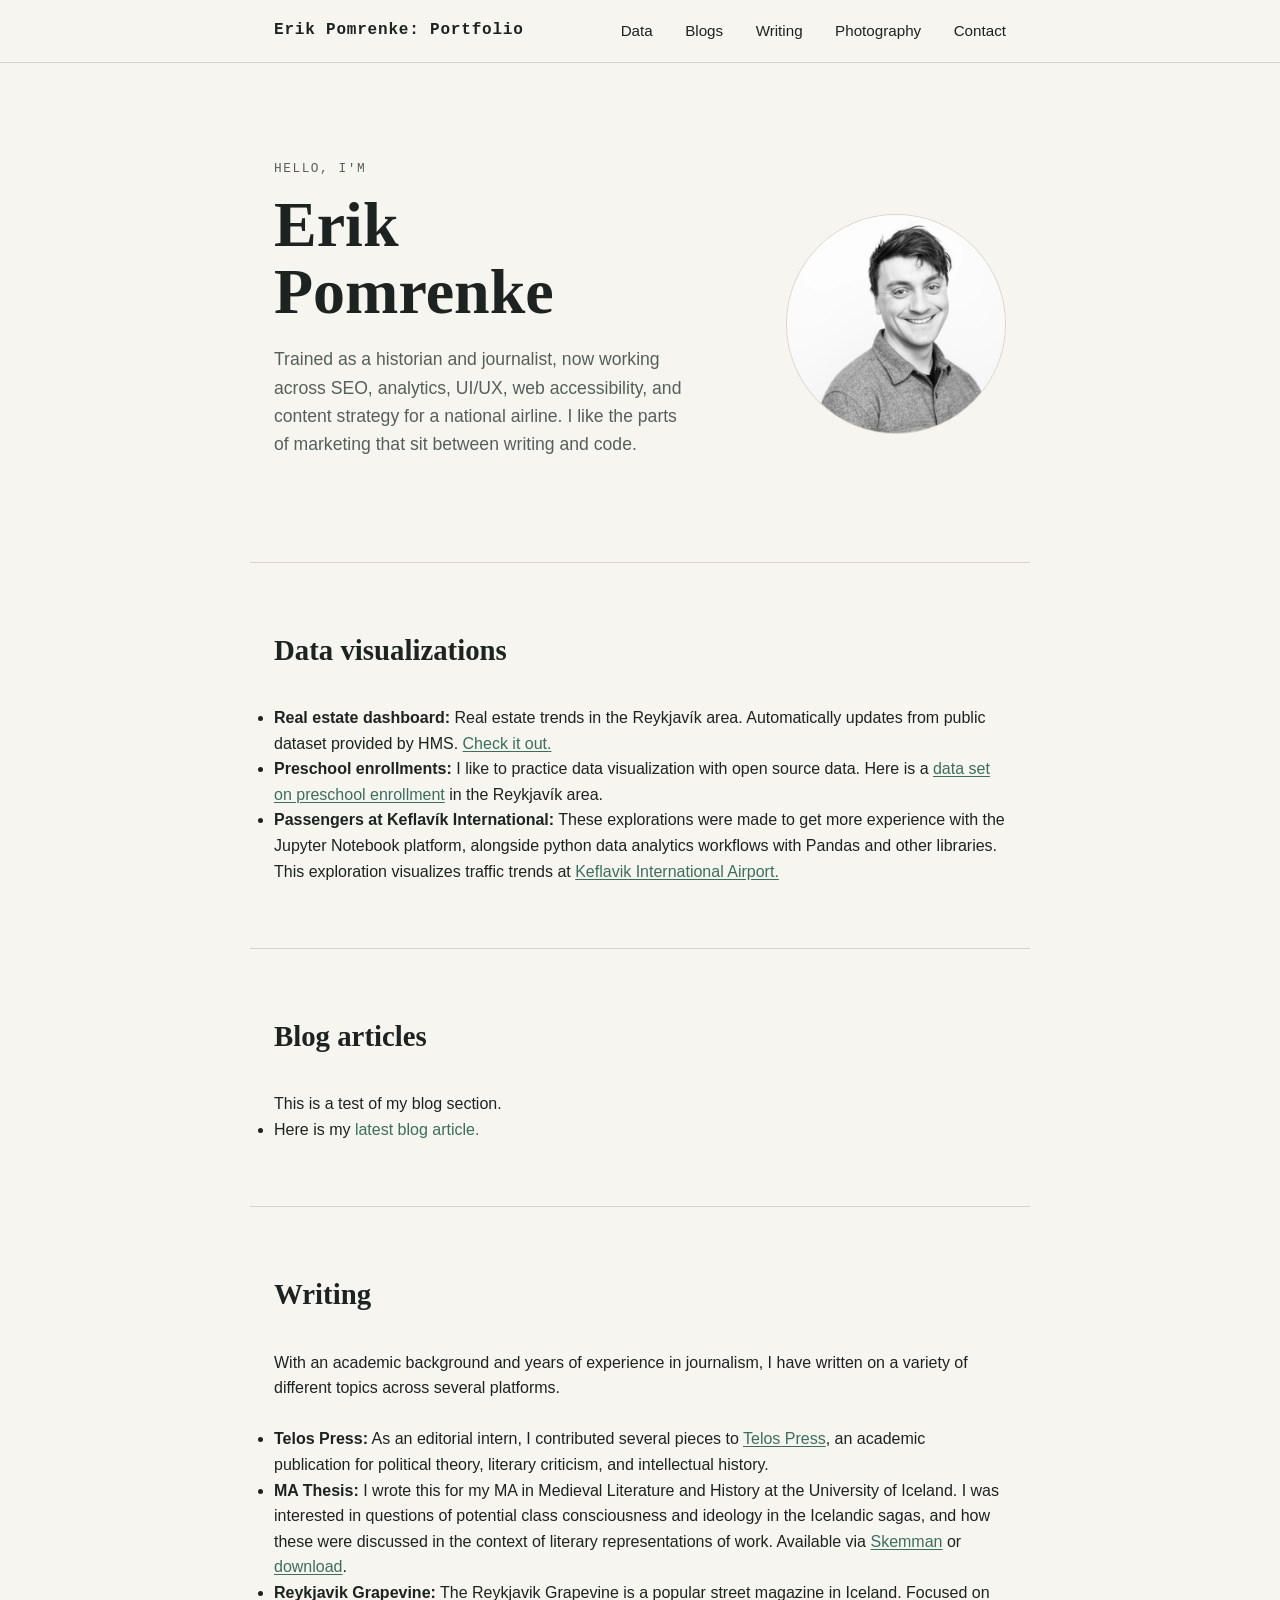
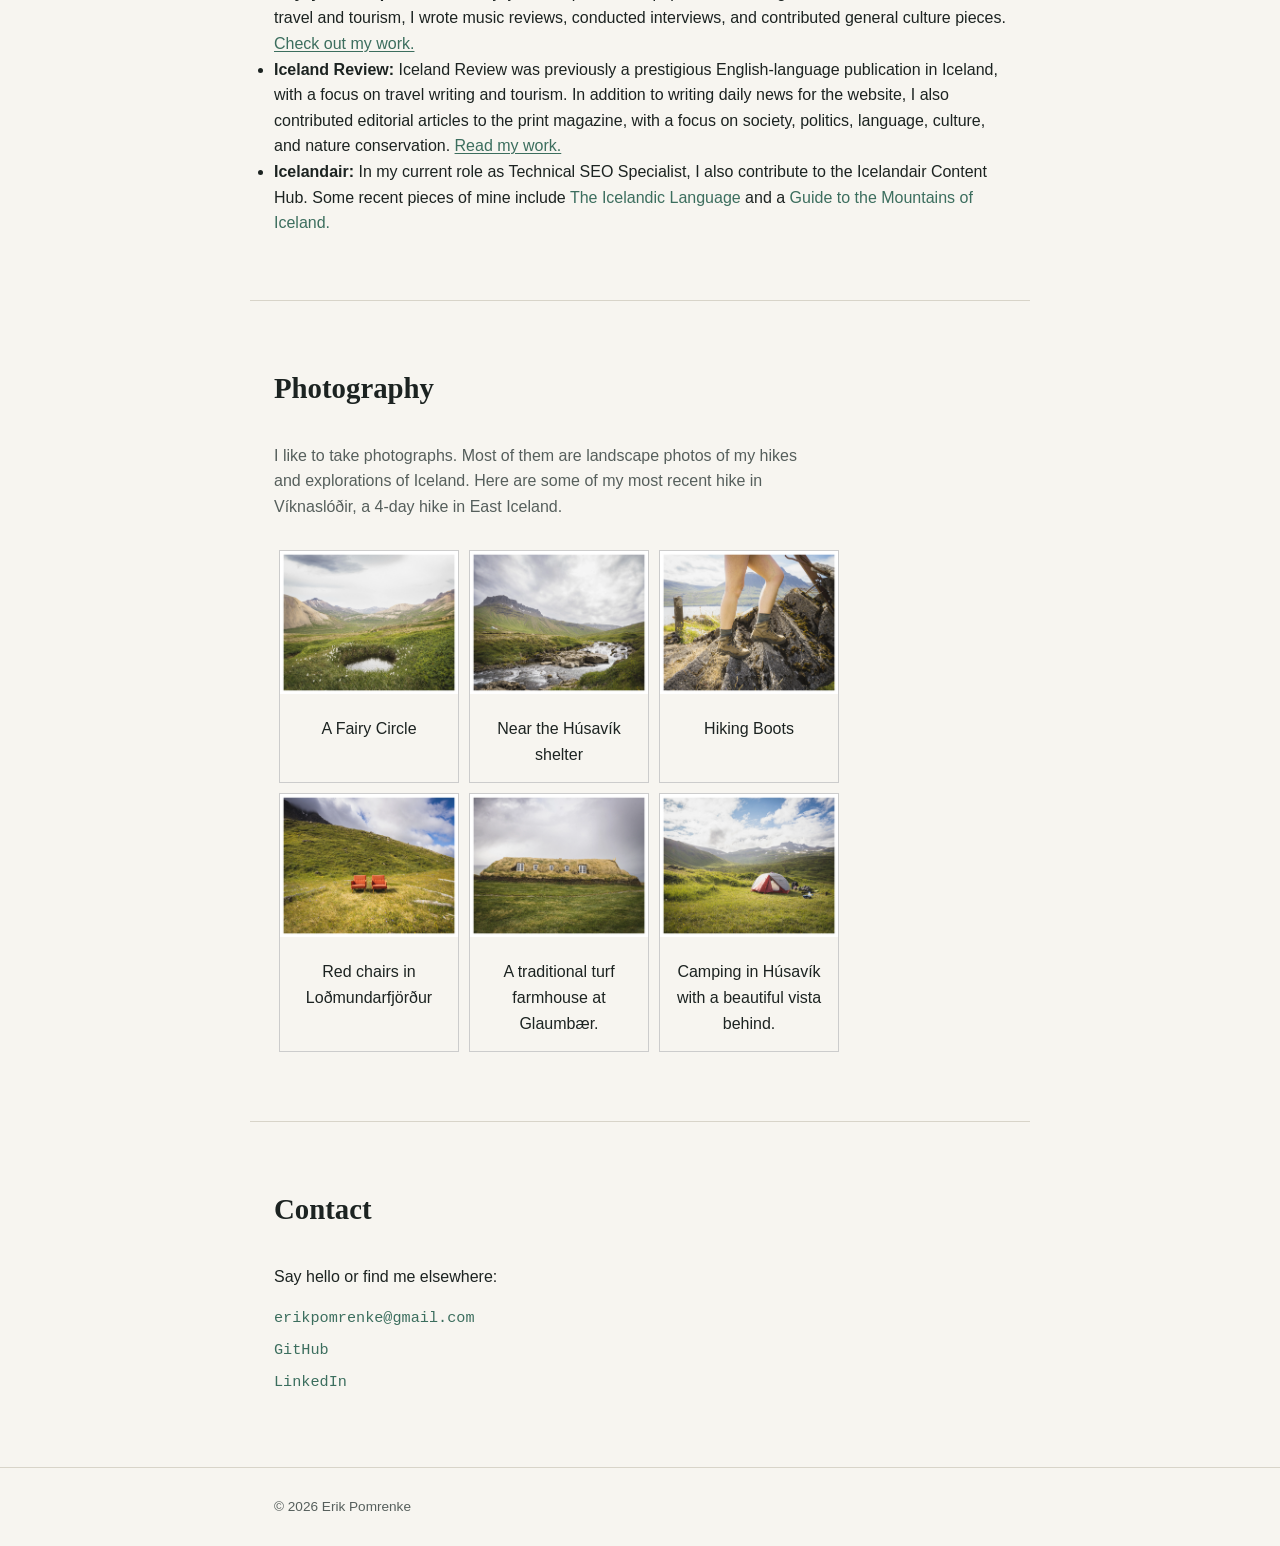
==== index.html @ b7814069 "add blog section" ====
<!DOCTYPE html>
<html lang="en">
<head>
  <meta charset="UTF-8">
  <meta name="viewport" content="width=device-width, initial-scale=1.0">
  <title>Erik Pomrenke | Digital Marketer in Reykjavík, Iceland</title>
  <meta name="description" content="Erik Pomrenke is a digital marketer based in Reykjavik, Iceland. Special interests include technical SEO, web accessibility, data analytics, and content strategy.">
  <link rel="stylesheet" href="style.css">
  <link rel="canonical" href="https://erikpomrenke.github.io/" />
</head>
<body>

  <header class="site-header">
    <div class="wrap header-inner">
      <span class="logo">Erik Pomrenke: Portfolio</span>
      <nav>
        <a href="#data-viz">Data</a>
        <a href="#blogs">Blogs</a>
        <a href="#writing">Writing</a>
        <a href="#img-gallery">Photography</a>
        <a href="#contact">Contact</a>
      </nav>
    </div>
  </header>

  <main>
    <!-- HERO -->
    <section class="hero wrap">
      <div class="hero-text">
        <p class="eyebrow">Hello, I'm</p>
        <h1>Erik Pomrenke</h1>
        <p class="hero-sub">Trained as a historian and journalist, now working across SEO, analytics, UI/UX, web accessibility, and content strategy for a national airline. I like the parts of marketing that sit between writing and code.</p>
      </div>
      <img class="hero-photo" src="assets/headshot.webp" alt="black and white headshot">
    </section>

    <!-- Data Visualizations -->
    <section id="data-viz" class="section wrap">
      <h2>Data visualizations</h2>
        <ul>
          <li>
            <p><strong>Real estate dashboard:</strong> Real estate trends in the Reykjavík area. Automatically updates from public dataset provided by HMS. <a href="https://datastudio.google.com/s/hCVWZlMqpyI">Check it out.</a></p>
          </li>
          <li>
            <p><strong>Preschool enrollments:</strong> I like to practice data visualization with open source data. Here is a <a href="data/leikskoli-exploration.html">data set on preschool enrollment</a> in the Reykjavík area.</p>
          </li>
          <li>
            <p><strong>Passengers at Keflavík International:</strong> These explorations were made to get more experience with the Jupyter Notebook platform, alongside python data analytics workflows with Pandas and other libraries. This exploration visualizes traffic trends at <a href="data/keflavik-travel.html">Keflavik International Airport.</a></p>
          </li>
        </ul>
    </section>

        <!-- Blogs -->
    <section id="blogs" class="section wrap">
      <h2>Blog articles</h2>
      <p>This is a test of my blog section.</p>
        <ul>
         <li>Here is my <a href="blogs/article-template.html">latest blog article.</a></li>
        </ul>
    </section>

    <!-- Writing -->
    <section id="writing" class="section wrap">
      <h2>Writing</h2>
      <p>With an academic background and years of experience in journalism, I have written on a variety of different topics across several platforms.</p>
      <br>
      <ul>
        <li>
          <p><strong>Telos Press:</strong> As an editorial intern, I contributed several pieces to <a href="https://www.telospress.com/author/epomrenke/">Telos Press</a>, an academic publication for political theory, literary criticism, and intellectual history.</p>
        </li>
        <li>
          <p><strong>MA Thesis: </strong> I wrote this for my MA in Medieval Literature and History at the University of Iceland. I was interested in questions of potential class consciousness and ideology in the Icelandic sagas, and how these were discussed in the context of literary representations of work. Available via <a href="https://skemman.is/handle/1946/40850">Skemman</a> or <a href="assets/Pomrenke-HI-MA-Thesis.pdf">download</a>.</p>
        </li>
        <li>
          <p><strong>Reykjavik Grapevine:</strong> The Reykjavik Grapevine is a popular street magazine in Iceland. Focused on travel and tourism, I wrote music reviews, conducted interviews, and contributed general culture pieces. <a href="https://grapevine.is/author/erik/">Check out my work.</a></p>
        </li>
        <li>
          <p><strong>Iceland Review:</strong> Iceland Review was previously a prestigious English-language publication in Iceland, with a focus on travel writing and tourism. In addition to writing daily news for the website, I also contributed editorial articles to the print magazine, with a focus on society, politics, language, culture, and nature conservation. <a href="https://www.icelandreview.com/author/erik-pomrenke/">Read my work.</a></p>
        </li>
        <li><strong>Icelandair: </strong> In my current role as Technical SEO Specialist, I also contribute to the Icelandair Content Hub. Some recent pieces of mine include <a href="https://www.icelandair.com/arora/icelandic-language/">The Icelandic Language</a> and a <a href="https://www.icelandair.com/arora/iconic-mountains-of-iceland/">Guide to the Mountains of Iceland.</a></li>
      </ul>
    </section>

    <!-- Image gallery -->
    <section id="img-gallery" class="section wrap img-gallery">
      <h2>Photography</h2>
      <p>I like to take photographs. Most of them are landscape photos of my hikes and explorations of Iceland. Here are some of my most recent hike in Víknaslóðir, a 4-day hike in East Iceland.</p>
      <br>
      <div class="gallery">
        <div class="gallery-item">
          <a target="_blank" href="assets/viknaslodir1.webp">
            <img src="assets/viknaslodir1.webp" alt="a mountain pond surrounded by flowers" width="600" height="400">
          </a>
          <div class="desc">A Fairy Circle</div>
        </div>

        <div class="gallery-item">
          <a target="_blank" href="assets/viknaslodir7.webp">
            <img src="assets/viknaslodir7.webp" alt="a waterfall in foreground and mountain in background" width="600" height="400">
          </a>
          <div class="desc">Near the Húsavík shelter</div>
        </div>

        <div class="gallery-item">
          <a target="_blank" href="assets/viknaslodir16.webp">
            <img src="assets/viknaslodir16.webp" alt="hiking boots" width="600" height="400">
          </a>
          <div class="desc">Hiking Boots</div>
        </div>

        <div class="gallery-item">
          <a target="_blank" href="assets/viknaslodir21.webp">
            <img src="assets/viknaslodir21.webp" alt="red chairs in the middle of nowhere" width="600" height="400">
          </a>
          <div class="desc">Red chairs in Loðmundarfjörður</div>
        </div>

        <div class="gallery-item">
          <a target="_blank" href="assets/glaumbaer14.webp">
            <img src="assets/glaumbaer14.webp" alt="a traditional turf farmhouse" width="600" height="400">
          </a>
          <div class="desc">A traditional turf farmhouse at Glaumbær.</div>
        </div>

        <div class="gallery-item">
          <a target="_blank" href="assets/viknaslodir8.webp">
            <img src="assets/viknaslodir8.webp" alt="setting up camp in Húsavík" width="600" height="400">
          </a>
          <div class="desc">Camping in Húsavík with a beautiful vista behind.</div>
        </div>

      </div>
    </section>

    <!-- CONTACT -->
    <section id="contact" class="section wrap contact">
      <h2>Contact</h2>
      <p>Say hello or find me elsewhere:</p>
      <ul class="contact-list">
        <li><a href="mailto:erikpomrenke@gmail.com">erikpomrenke@gmail.com</a></li>
        <li><a href="https://github.com/erikpomrenke" target="_blank" rel="noopener">GitHub</a></li>
        <li><a href="https://www.linkedin.com/in/erik-pomrenke-534a3921b/" target="_blank" rel="noopener">LinkedIn</a></li>
      </ul>
    </section>
  </main>

  <footer class="site-footer">
    <div class="wrap">
      <p>&copy; <span id="year"></span> Erik Pomrenke</p>
    </div>
  </footer>

  <script>
    document.getElementById('year').textContent = new Date().getFullYear();
  </script>
  <script type='module' src='https://static.cloudflareinsights.com/beacon.min.js' data-cf-beacon='{"token": "6a647a6edb6d4382aaba1c46e43adcdc"}'></script>
</body>
</html>
---- style.css ----
/* ---------------------------------------
   Design tokens — change these first
--------------------------------------- */
:root {
  --bg: #f7f5f0;
  --ink: #1c2321;
  --ink-soft: #565f5c;
  --accent: #3c6e5e;
  --accent-soft: #dce7e2;
  --line: #d8d4c9;

  --font-display: Georgia, 'Times New Roman', serif;
  --font-body: -apple-system, BlinkMacSystemFont, 'Segoe UI', sans-serif;
  --font-mono: 'Courier New', monospace;

  --wrap: 780px;
}

/* ---------------------------------------
   Reset
--------------------------------------- */
* { box-sizing: border-box; margin: 0; padding: 0; }

html { scroll-behavior: smooth; }

body {
  background: var(--bg);
  color: var(--ink);
  font-family: var(--font-body);
  line-height: 1.6;
  -webkit-font-smoothing: antialiased;
}

a {
  color: var(--accent);
  text-decoration: none;
}
a:hover { text-decoration: underline; }

a:focus-visible,
button:focus-visible {
  outline: 2px solid var(--accent);
  outline-offset: 3px;
}

.wrap {
  max-width: var(--wrap);
  margin: 0 auto;
  padding: 0 24px;
}

/* ---------------------------------------
   Header
--------------------------------------- */
.site-header {
  border-bottom: 1px solid var(--line);
  position: sticky;
  top: 0;
  background: var(--bg);
  z-index: 10;
}

.header-inner {
  display: flex;
  align-items: center;
  justify-content: space-between;
  padding-top: 18px;
  padding-bottom: 18px;
}

.logo {
  font-family: var(--font-mono);
  font-weight: 700;
  letter-spacing: 0.05em;
}

nav a {
  color: var(--ink);
  margin-left: 28px;
  font-size: 0.95rem;
}
nav a:hover { color: var(--accent); }

/* ---------------------------------------
   Hero
--------------------------------------- */
.hero {
  padding: 96px 24px 72px;
  display: flex;
  align-items: center;
  justify-content: space-between;
  gap: 48px;
}

.hero-text {
  max-width: 46ch;
}

.hero-photo {
  width: 220px;
  height: 220px;
  object-fit: cover;
  border-radius: 50%;
  border: 1px solid var(--line);
  flex-shrink: 0;
}

@media (max-width: 700px) {
  .hero {
    flex-direction: column-reverse;
    text-align: center;
    gap: 32px;
  }
  .hero-text {
    max-width: 100%;
  }
}

.eyebrow {
  font-family: var(--font-mono);
  font-size: 0.8rem;
  letter-spacing: 0.12em;
  text-transform: uppercase;
  color: var(--ink-soft);
  margin-bottom: 12px;
}

.hero h1 {
  font-family: var(--font-display);
  font-size: clamp(2.5rem, 6vw, 4rem);
  line-height: 1.05;
  margin-bottom: 20px;
}

.hero-sub {
  max-width: 46ch;
  color: var(--ink-soft);
  font-size: 1.1rem;
  margin-bottom: 32px;
}

.btn {
  display: inline-block;
  background: var(--accent);
  color: #fff;
  padding: 12px 24px;
  border-radius: 4px;
  font-size: 0.95rem;
  font-weight: 600;
}
.btn:hover {
  text-decoration: none;
  opacity: 0.9;
}

/* ---------------------------------------
   Sections
--------------------------------------- */
.section {
  padding: 64px 24px;
  border-top: 1px solid var(--line);
}

.section h2 {
  font-family: var(--font-display);
  font-size: 1.8rem;
  margin-bottom: 32px;
}

/* Work grid */
.grid {
  display: grid;
  grid-template-columns: repeat(auto-fit, minmax(200px, 1fr));
  gap: 28px;
}

.card-thumb {
  width: 100%;
  aspect-ratio: 4 / 3;
  background: var(--accent-soft);
  border-radius: 6px;
  margin-bottom: 14px;
}

.card h3 {
  font-size: 1.05rem;
  margin-bottom: 6px;
}

.card p {
  color: var(--ink-soft);
  font-size: 0.95rem;
}

/* img-gallery */
.img-gallery p {
  max-width: 60ch;
  color: var(--ink-soft);
}

/* Contact */
.contact-list {
  list-style: none;
  margin-top: 16px;
}

.contact-list li {
  margin-bottom: 8px;
  font-family: var(--font-mono);
  font-size: 0.95rem;
}

/* Link accessibility */

p a {
  text-decoration: underline;
  text-underline-offset: 2px;
}

/* ---------------------------------------
   Footer
--------------------------------------- */
.site-footer {
  border-top: 1px solid var(--line);
  padding: 28px 24px;
}

.site-footer p {
  color: var(--ink-soft);
  font-size: 0.85rem;
}

/* ---------------------------------------
   Responsive
--------------------------------------- */
@media (max-width: 480px) {
  nav a { margin-left: 16px; font-size: 0.85rem; }
  .hero { padding: 64px 20px 48px; }
}

/* ---------------------------------------
   Reduced motion
--------------------------------------- */
@media (prefers-reduced-motion: reduce) {
  html { scroll-behavior: auto; }
}

/* Image gallery */

div.gallery {
  display: flex;
  flex-wrap: wrap;
  justify-content: flex-start;
}

div.gallery-item {
  margin: 5px;
  border: 1px solid #ccc;
  width: 180px;
}

div.gallery-item:hover {
  border: 1px solid #777;
}

div.gallery-item img {
  width: 100%;
  height: auto;
}

div.gallery-item div.desc {
  padding: 15px;
  text-align: center;
}

/* ---------------------------------------
   Blog / article template
   Reuses design tokens defined at the top
   of this file (--bg, --ink, --accent,
   --font-display, etc.)
--------------------------------------- */

/* Optional "back to home" link, sits above the hero */
.article-back {
  display: block;
  padding-top: 24px;
  font-family: var(--font-mono);
  font-size: 0.85rem;
  color: var(--ink-soft);
}
.article-back:hover { color: var(--accent); }

/* Hero banner image */
.article-hero {
  width: 100%;
  max-height: 440px;
  overflow: hidden;
  margin-top: 8px;
}

.article-hero img {
  width: 100%;
  height: 100%;
  object-fit: cover;
  display: block;
}

@media (max-width: 700px) {
  .article-hero { max-height: 280px; }
}

/* Meta + headline */
.article-meta {
  padding-top: 40px;
}

.article-date {
  font-family: var(--font-mono);
  font-size: 0.8rem;
  letter-spacing: 0.12em;
  text-transform: uppercase;
  color: var(--ink-soft);
}

.article-tag {
  font-family: var(--font-mono);
  font-size: 0.8rem;
  letter-spacing: 0.05em;
  color: var(--accent);
  margin-left: 12px;
}

.article-header h1 {
  font-family: var(--font-display);
  font-size: clamp(2rem, 5vw, 3.2rem);
  line-height: 1.1;
  margin: 14px 0 20px;
}

.article-dek {
  font-size: 1.15rem;
  color: var(--ink-soft);
  max-width: 60ch;
  margin-bottom: 40px;
}

/* Article body — narrower measure for readability */
.article-body {
  max-width: 68ch;
  margin: 0 auto;
  padding: 0 24px 80px;
}

.article-body p {
  margin-bottom: 24px;
}

.article-body h2 {
  font-family: var(--font-display);
  font-size: 1.5rem;
  margin: 48px 0 16px;
}

.article-body h3 {
  font-family: var(--font-display);
  font-size: 1.2rem;
  margin: 32px 0 12px;
}

.article-body ul,
.article-body ol {
  margin: 0 0 24px 24px;
}

.article-body li {
  margin-bottom: 8px;
}

.article-body figure {
  margin: 32px 0;
}

.article-body img {
  width: 100%;
  border-radius: 6px;
  display: block;
}

.article-body figcaption {
  font-family: var(--font-mono);
  font-size: 0.8rem;
  color: var(--ink-soft);
  text-align: center;
  margin-top: 10px;
}

.article-body blockquote {
  border-left: 3px solid var(--accent);
  padding-left: 20px;
  margin: 32px 0;
  color: var(--ink-soft);
  font-style: italic;
}

.article-body code {
  font-family: var(--font-mono);
  background: var(--accent-soft);
  padding: 2px 6px;
  border-radius: 4px;
  font-size: 0.9em;
}

.article-body pre {
  background: var(--accent-soft);
  padding: 20px;
  border-radius: 6px;
  overflow-x: auto;
  margin-bottom: 24px;
}
.article-body pre code {
  background: none;
  padding: 0;
}

.article-body hr {
  border: none;
  border-top: 1px solid var(--line);
  margin: 48px 0;
}

.article-endnote {
  margin-top: 56px;
  padding-top: 24px;
  border-top: 1px solid var(--line);
  color: var(--ink-soft);
  font-size: 0.9rem;
}

@media (max-width: 480px) {
  .article-meta { padding-top: 28px; }
  .article-body { padding: 0 20px 56px; }
}
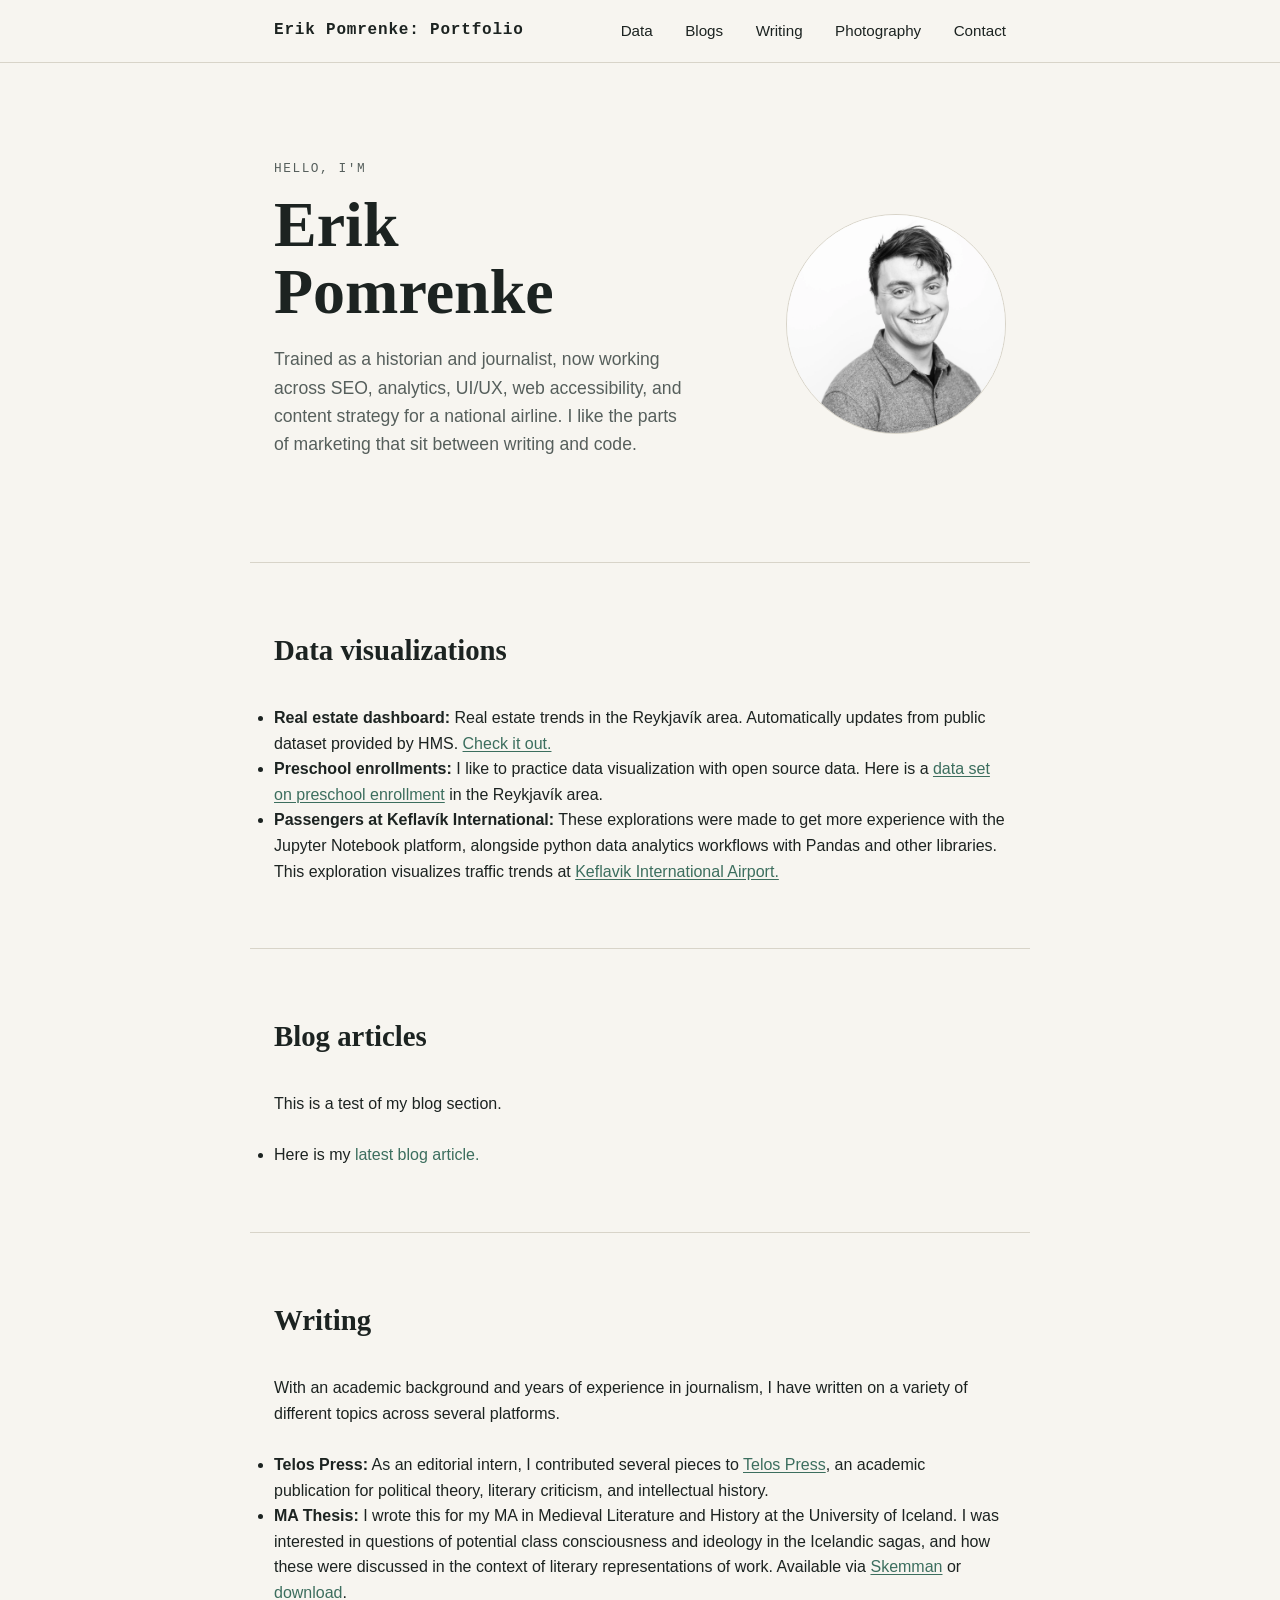
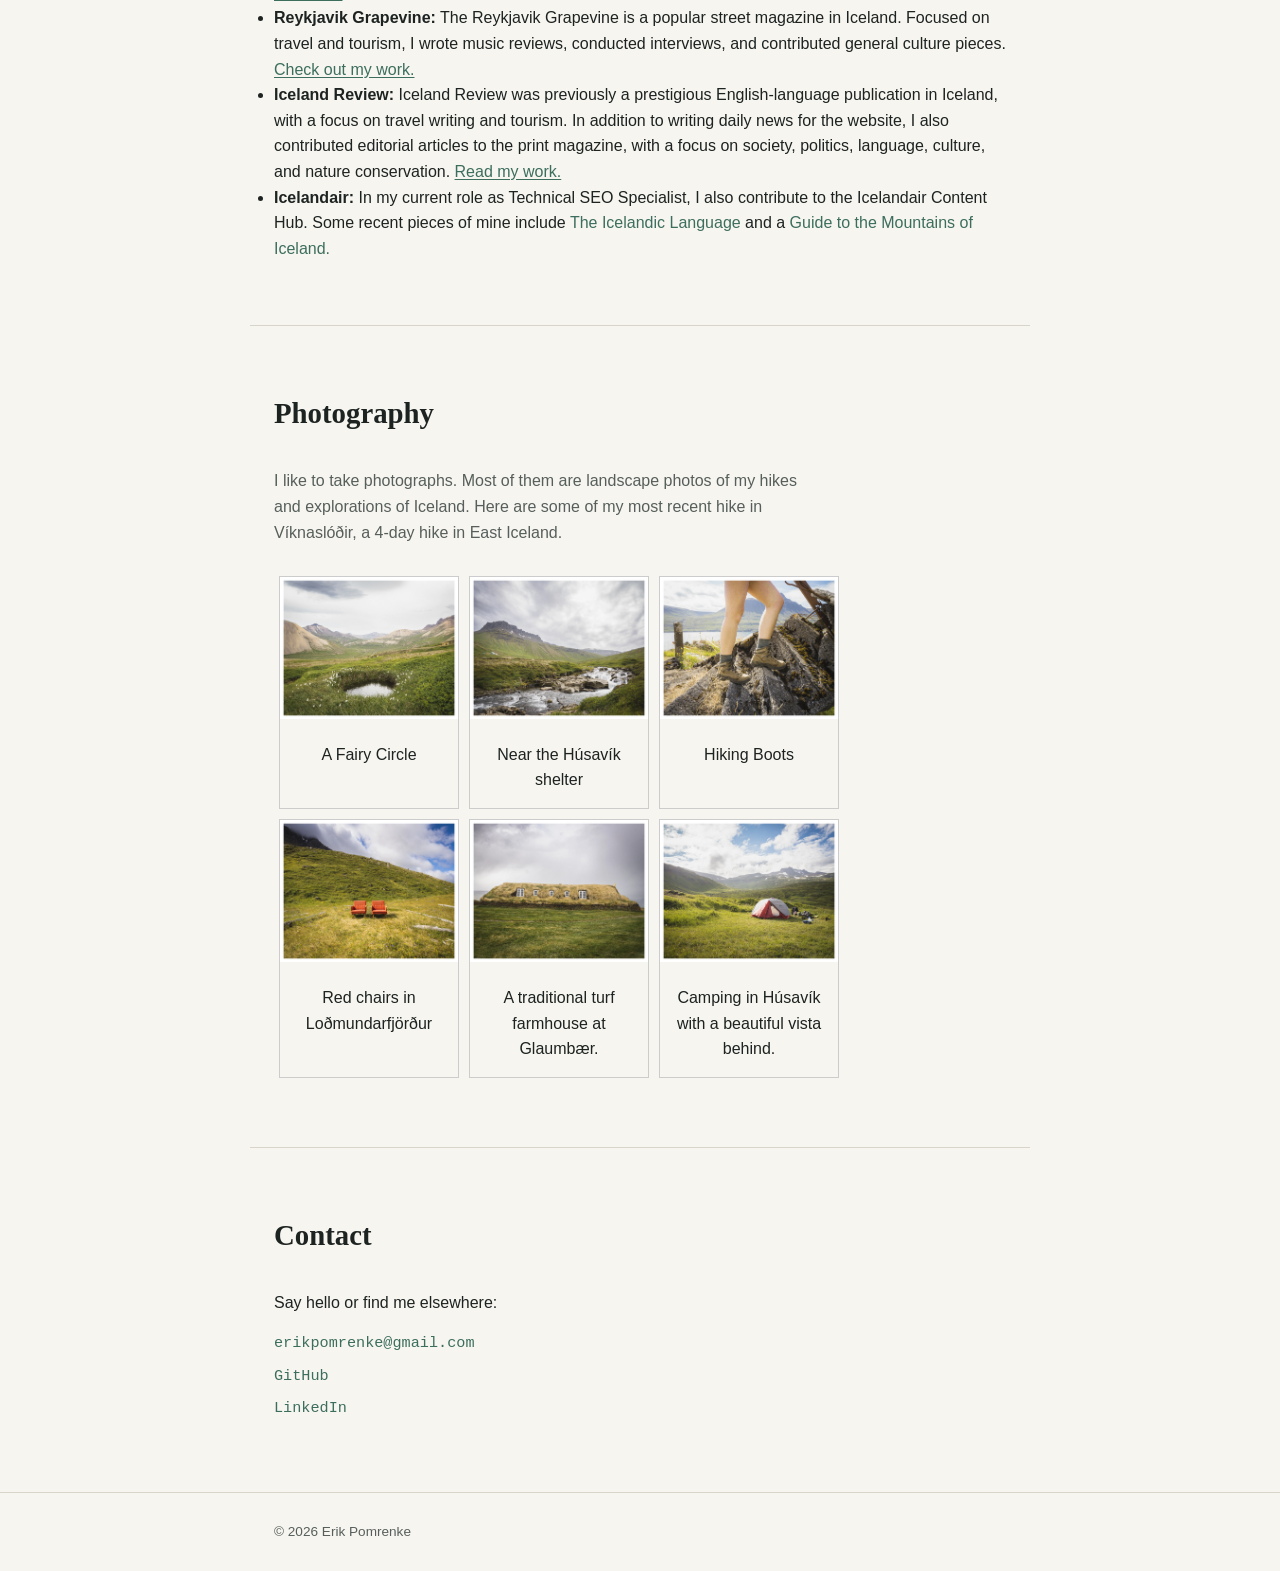
==== commit e049099c: "update css path for blog template" ====
--- a/index.html
+++ b/index.html
@@ -54,6 +54,7 @@
     <section id="blogs" class="section wrap">
       <h2>Blog articles</h2>
       <p>This is a test of my blog section.</p>
+      <br>
         <ul>
          <li>Here is my <a href="blogs/article-template.html">latest blog article.</a></li>
         </ul>
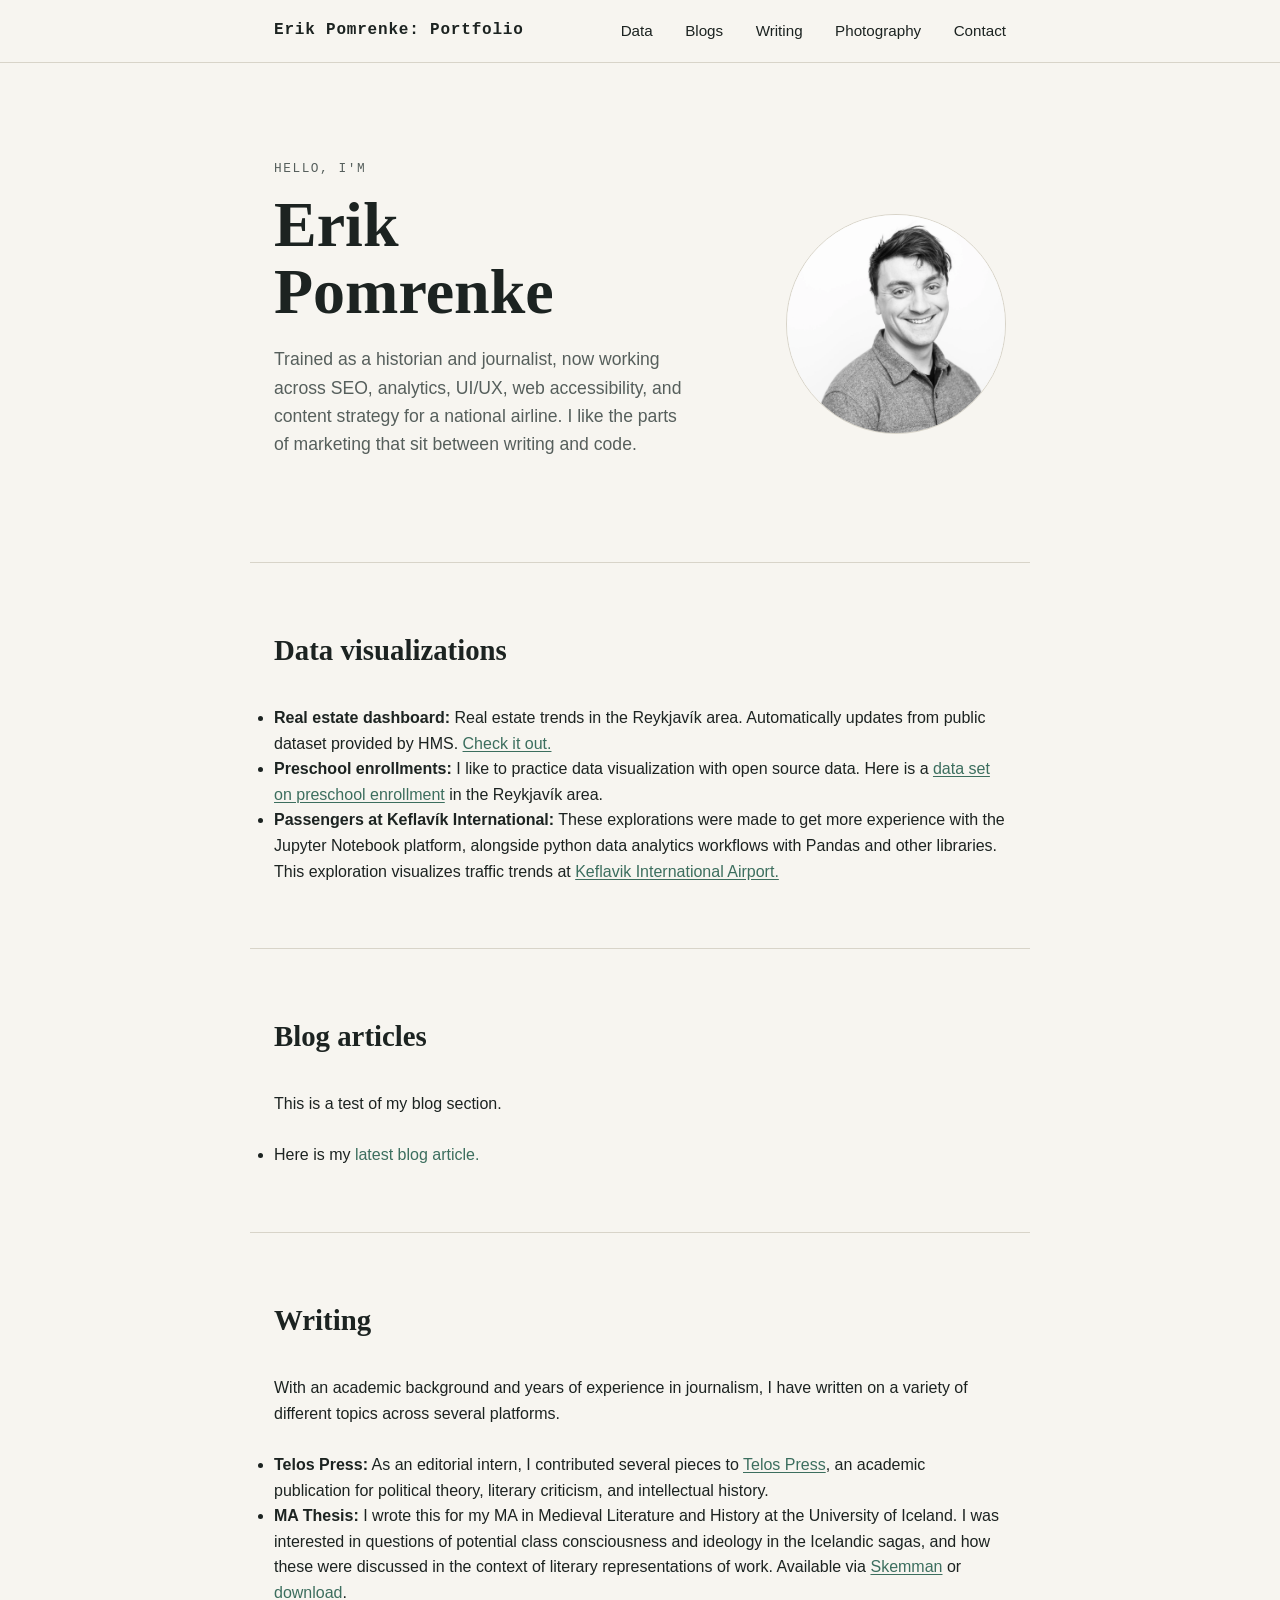
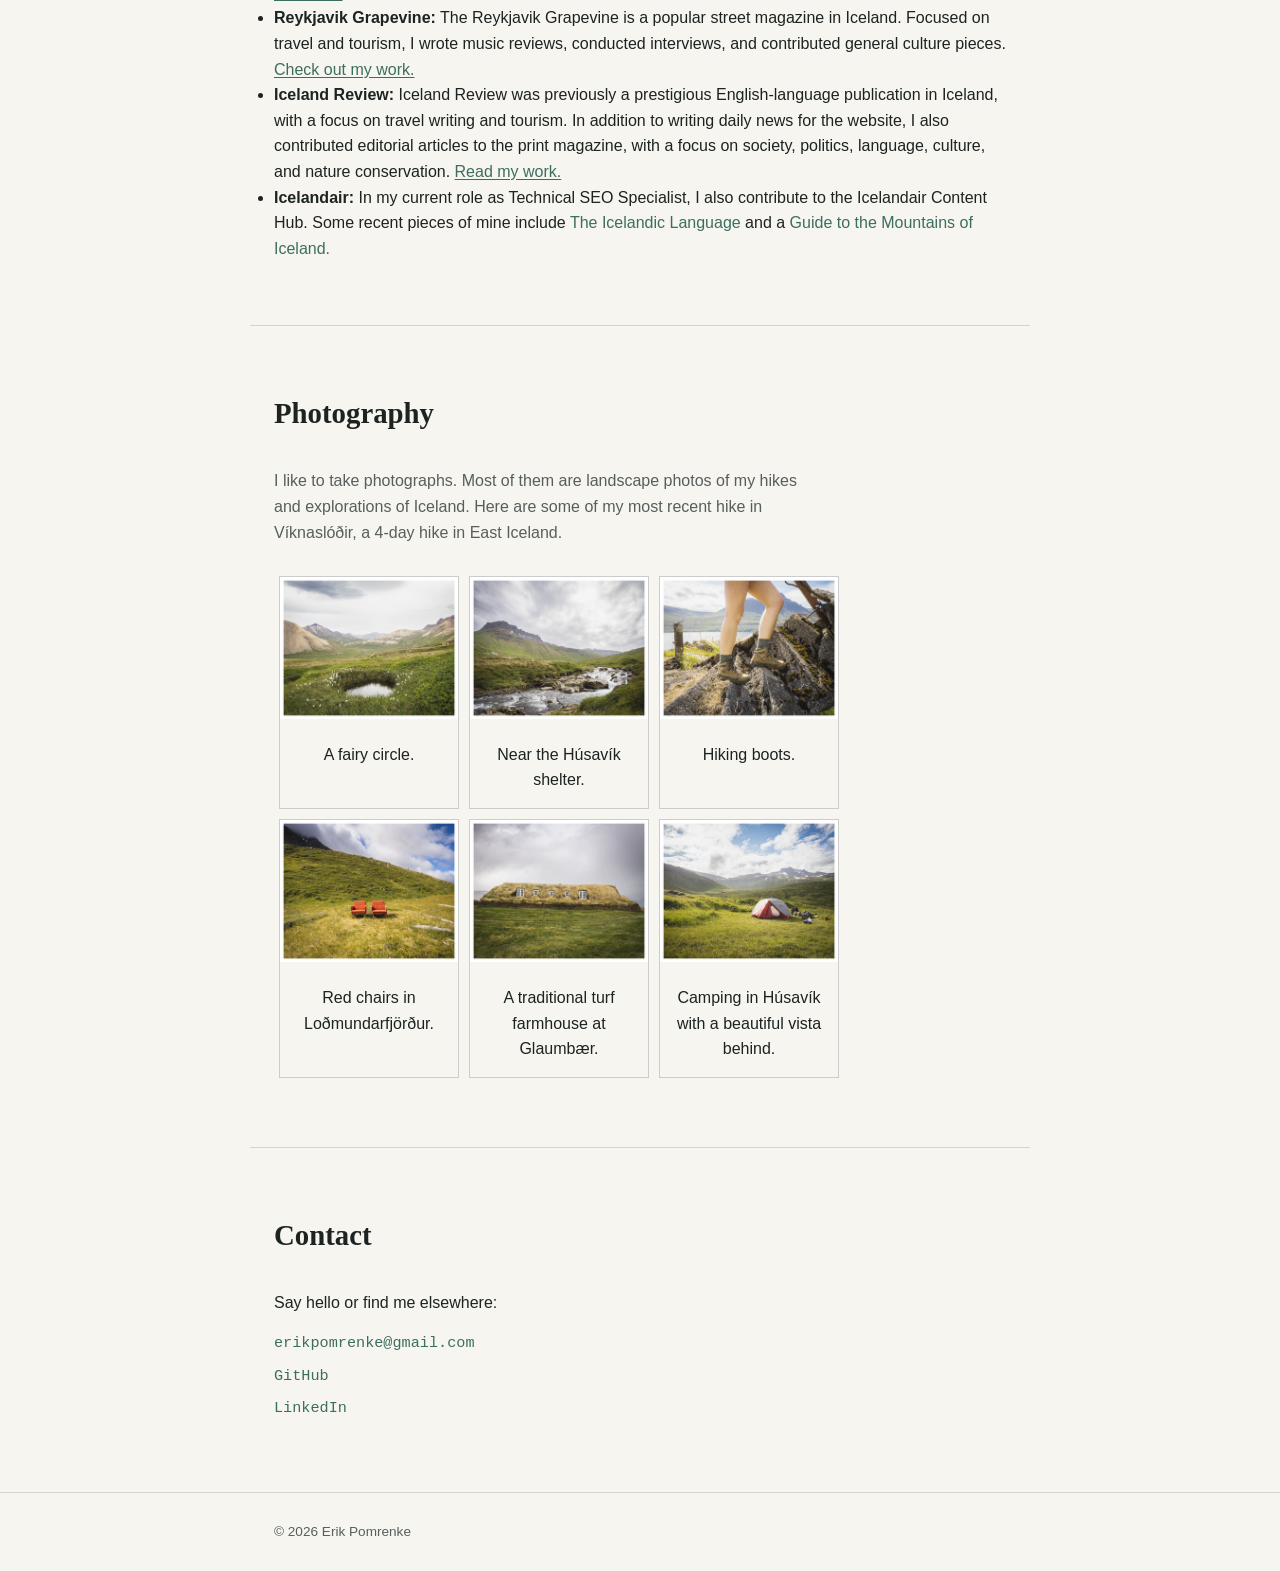
==== commit 98955225: "minor update" ====
--- a/index.html
+++ b/index.html
@@ -92,28 +92,28 @@
           <a target="_blank" href="assets/viknaslodir1.webp">
             <img src="assets/viknaslodir1.webp" alt="a mountain pond surrounded by flowers" width="600" height="400">
           </a>
-          <div class="desc">A Fairy Circle</div>
+          <div class="desc">A fairy circle.</div>
         </div>
 
         <div class="gallery-item">
           <a target="_blank" href="assets/viknaslodir7.webp">
             <img src="assets/viknaslodir7.webp" alt="a waterfall in foreground and mountain in background" width="600" height="400">
           </a>
-          <div class="desc">Near the Húsavík shelter</div>
+          <div class="desc">Near the Húsavík shelter.</div>
         </div>
 
         <div class="gallery-item">
           <a target="_blank" href="assets/viknaslodir16.webp">
             <img src="assets/viknaslodir16.webp" alt="hiking boots" width="600" height="400">
           </a>
-          <div class="desc">Hiking Boots</div>
+          <div class="desc">Hiking boots.</div>
         </div>
 
         <div class="gallery-item">
           <a target="_blank" href="assets/viknaslodir21.webp">
             <img src="assets/viknaslodir21.webp" alt="red chairs in the middle of nowhere" width="600" height="400">
           </a>
-          <div class="desc">Red chairs in Loðmundarfjörður</div>
+          <div class="desc">Red chairs in Loðmundarfjörður.</div>
         </div>
 
         <div class="gallery-item">
--- a/style.css
+++ b/style.css
@@ -429,7 +429,7 @@
 }
 
 .article-endnote {
-  margin-top: 56px;
+  margin-top: 48px;
   padding-top: 24px;
   border-top: 1px solid var(--line);
   color: var(--ink-soft);
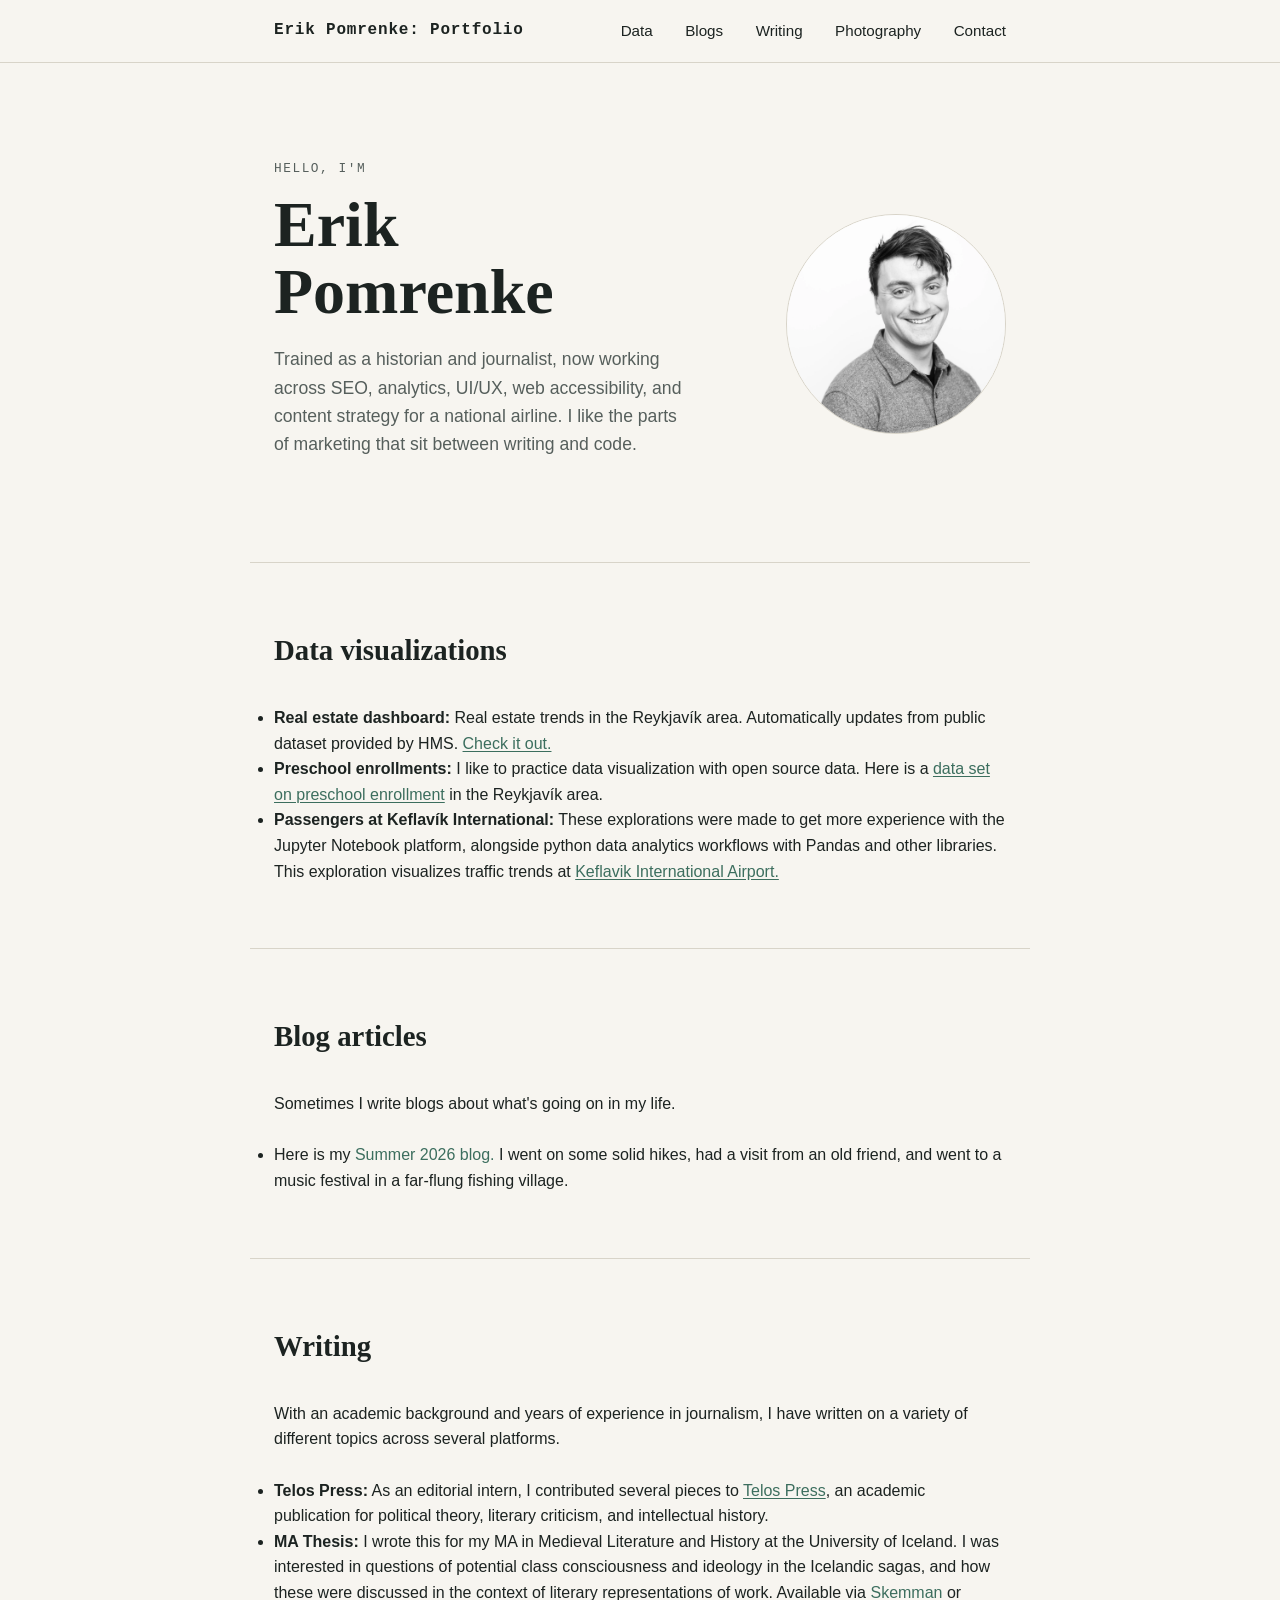
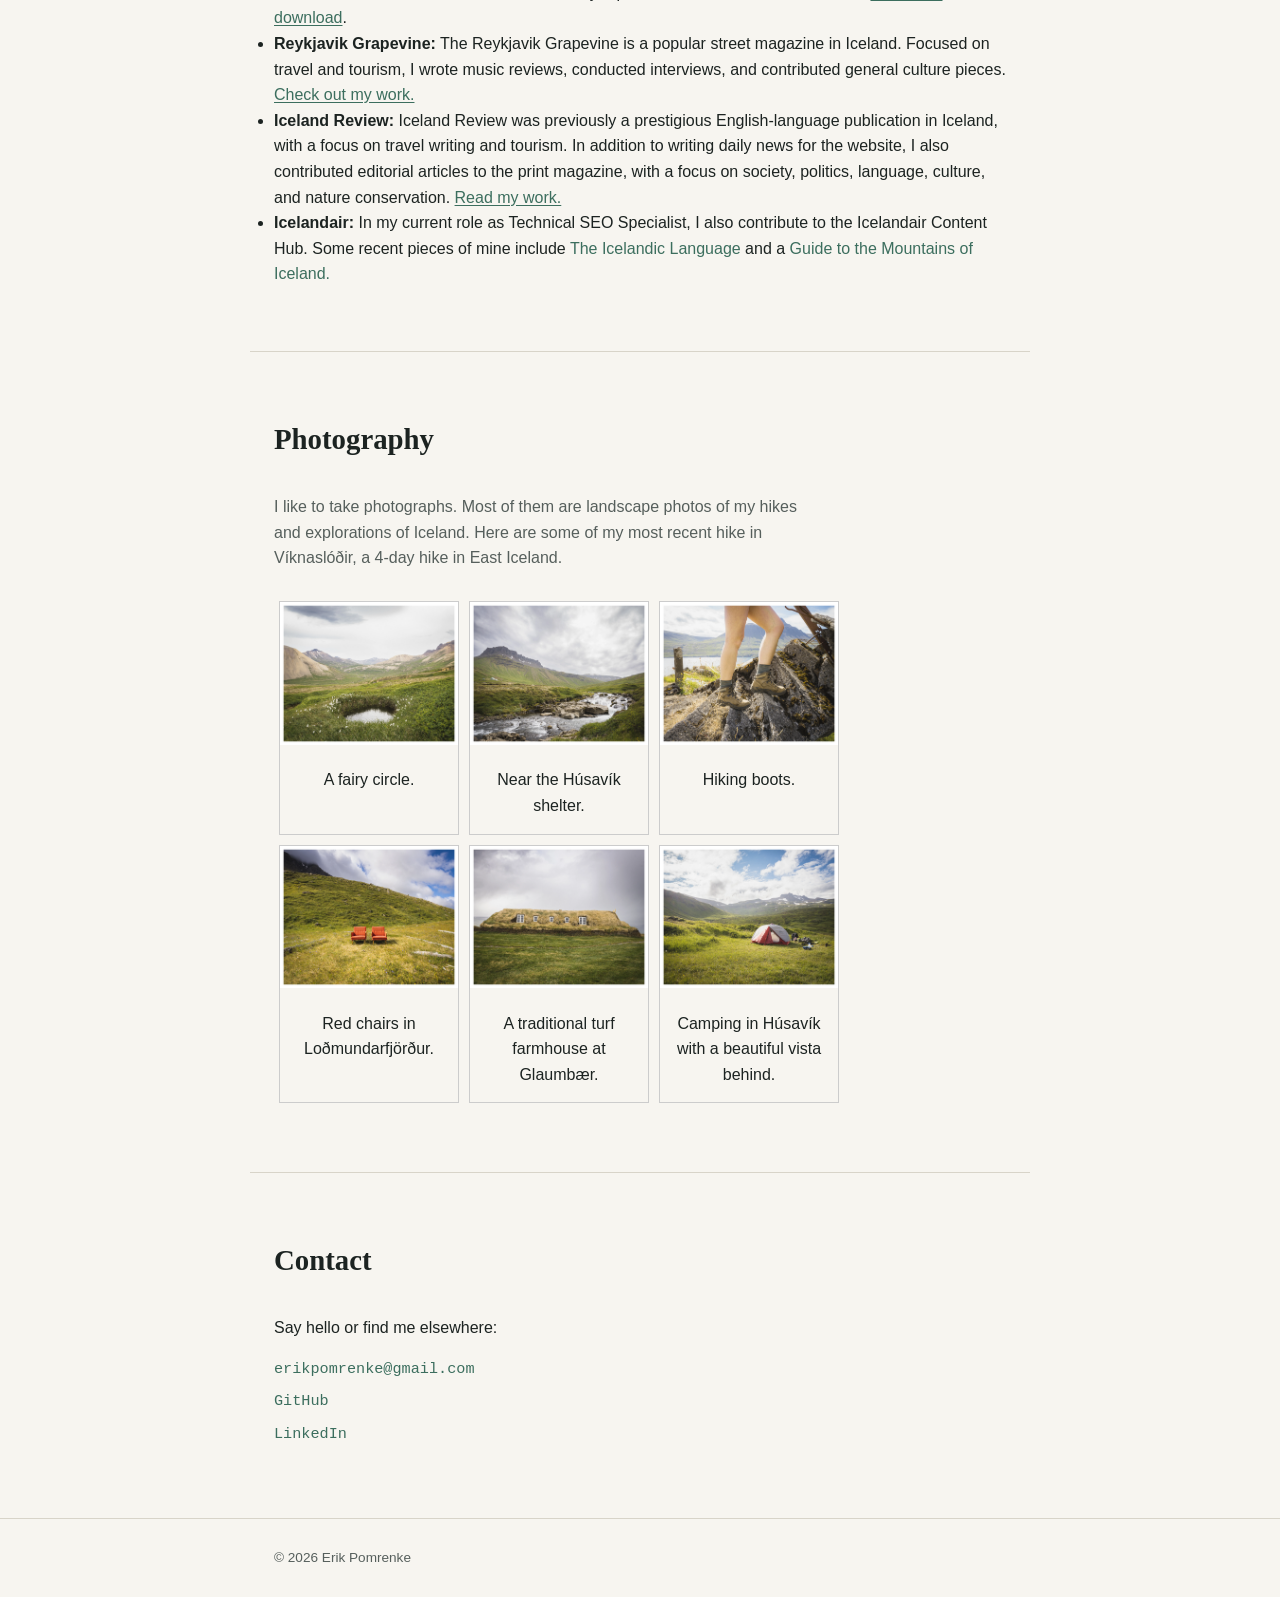
==== commit 7ca1a1ec: "update blog text" ====
--- a/index.html
+++ b/index.html
@@ -53,10 +53,10 @@
         <!-- Blogs -->
     <section id="blogs" class="section wrap">
       <h2>Blog articles</h2>
-      <p>This is a test of my blog section.</p>
+      <p>Sometimes I write blogs about what's going on in my life.</p>
       <br>
         <ul>
-         <li>Here is my <a href="blogs/article-template.html">latest blog article.</a></li>
+         <li>Here is my <a href="blogs/summer-2026.html">Summer 2026 blog.</a> I went on some solid hikes, had a visit from an old friend, and went to a music festival in a far-flung fishing village.</li>
         </ul>
     </section>
 
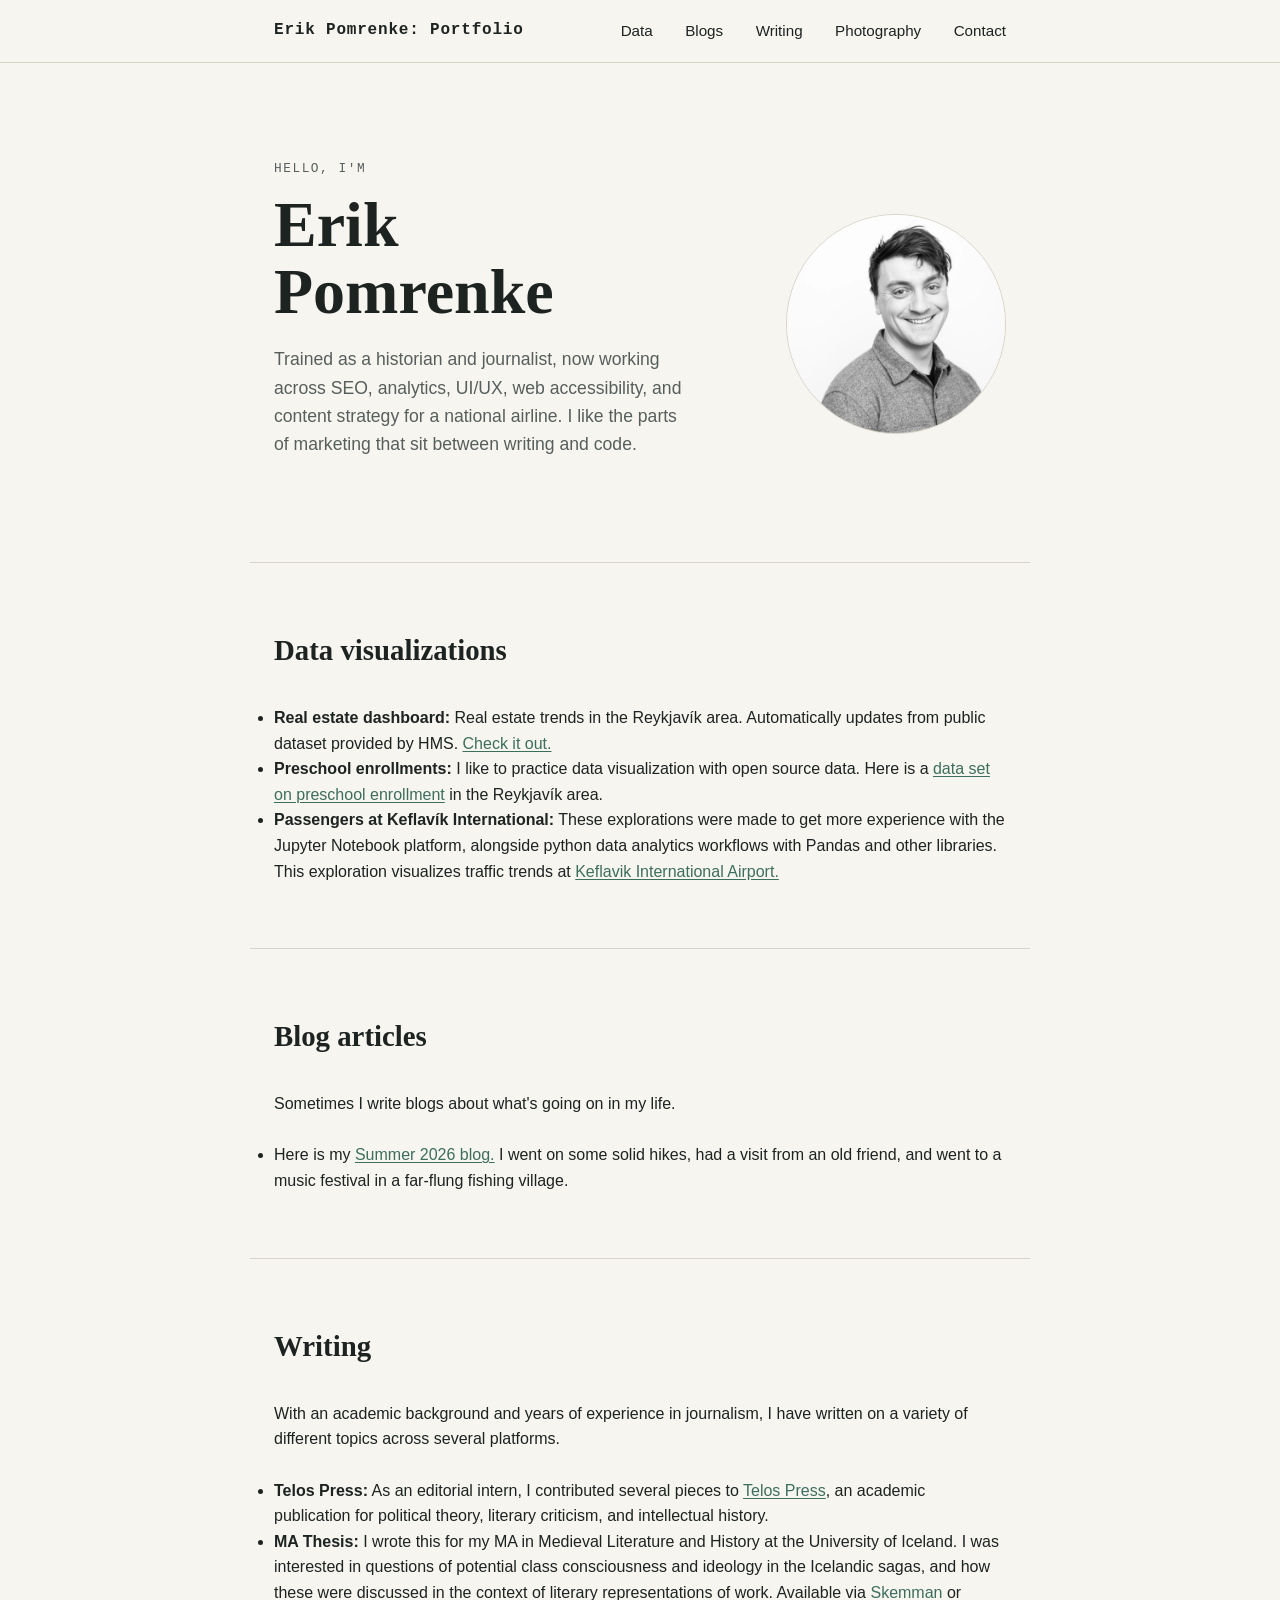
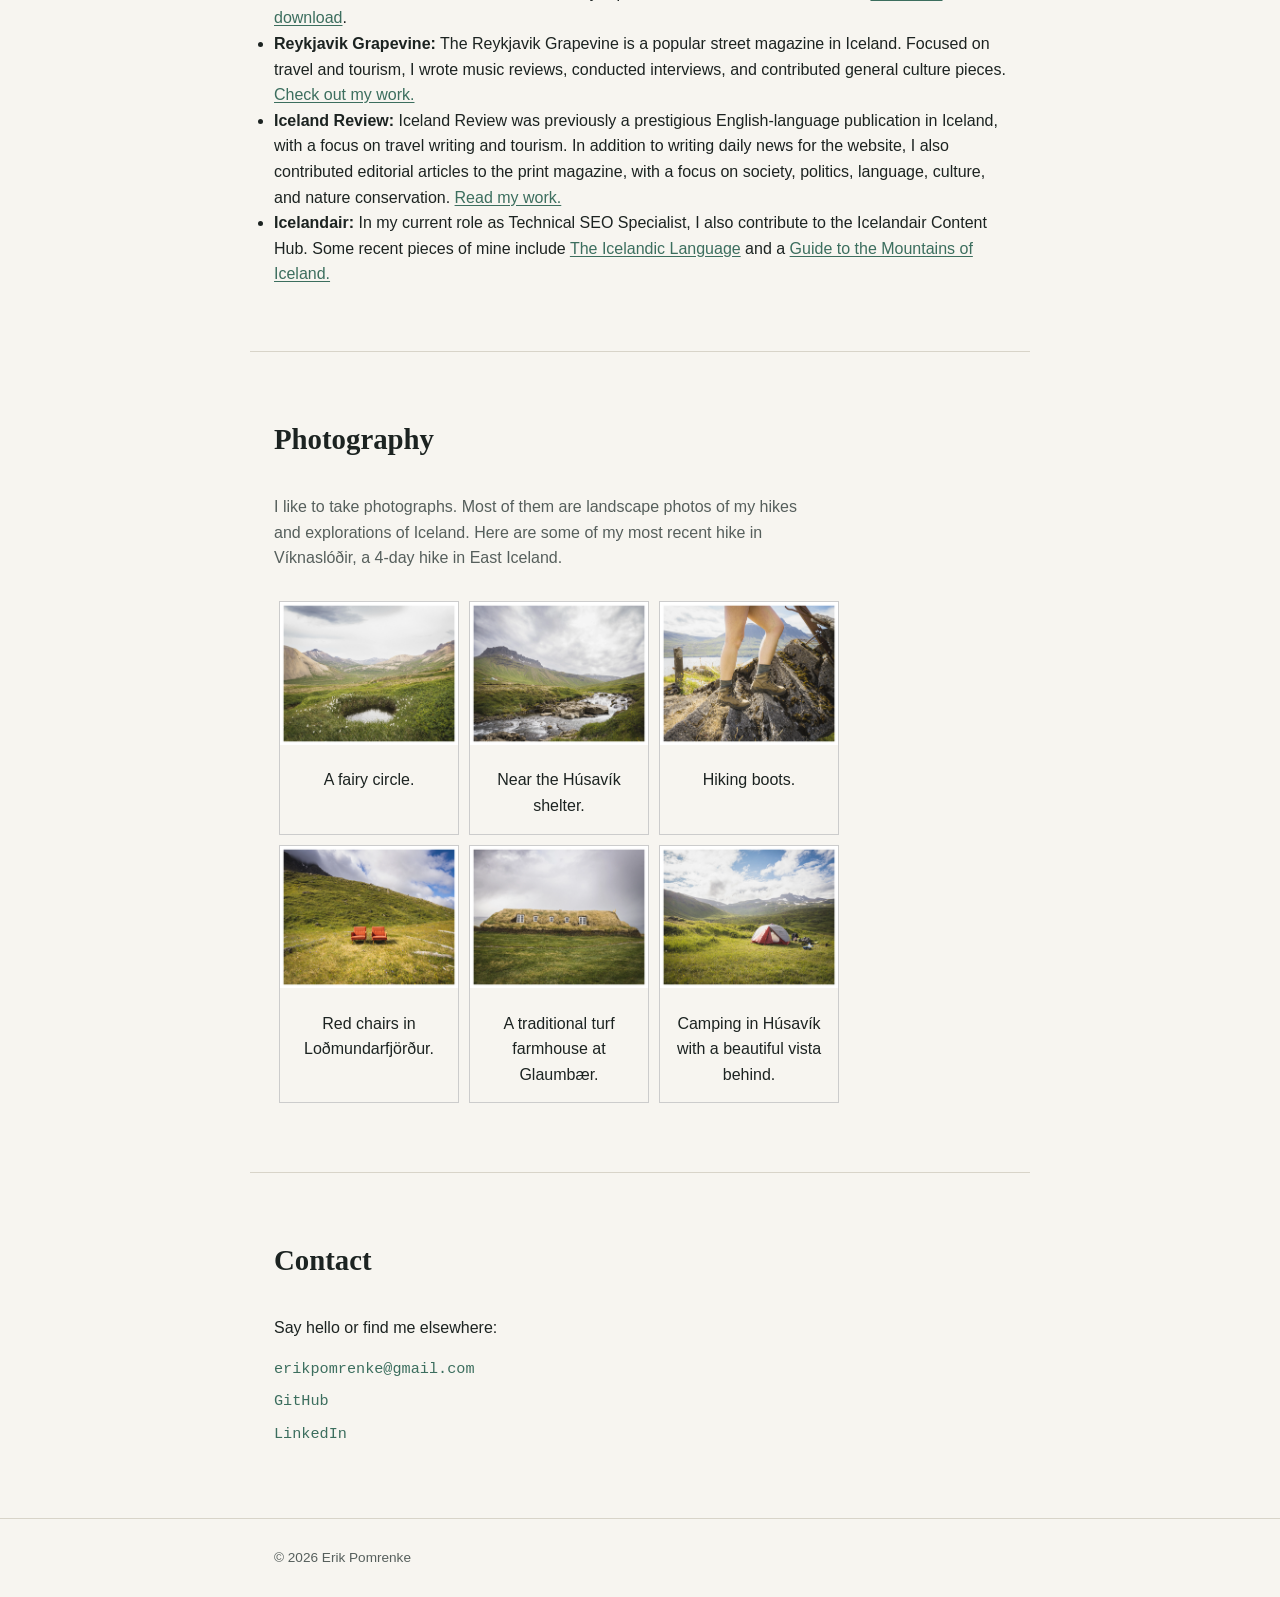
==== commit 4092b8ee: "fix link contrast" ====
--- a/index.html
+++ b/index.html
@@ -5,8 +5,38 @@
   <meta name="viewport" content="width=device-width, initial-scale=1.0">
   <title>Erik Pomrenke | Digital Marketer in Reykjavík, Iceland</title>
   <meta name="description" content="Erik Pomrenke is a digital marketer based in Reykjavik, Iceland. Special interests include technical SEO, web accessibility, data analytics, and content strategy.">
+  <meta property="og:url" content="https://erikpomrenke.github.io/">
+  <meta property="og:type" content="website">
+  <meta property="og:title" content="Erik Pomrenke | Digital Marketer in Reykjavík, Iceland">
+  <meta property="og:image" content="https://erikpomrenke.github.io/assets/headshot.webp">
+  <meta property="og:image:alt" content="Black and white professional headshot of Erik Pomrenke">
+  <meta property="og:description" content="Erik Pomrenke is a digital marketer based in Reykjavik, Iceland. Special interests include technical SEO, web accessibility, data analytics, and content strategy.">
+  <meta property="og:site_name" content="Erik Pomrenke: Portfolio">
+  <meta property="og:locale" content="en_US">
+  <meta property="article:author" content="Erik Pomrenke">  <link rel="canonical" href="https://erikpomrenke.github.io/" />
   <link rel="stylesheet" href="style.css">
-  <link rel="canonical" href="https://erikpomrenke.github.io/" />
+  <link rel="icon" type="image/x-icon" href="https://erikpomrenke.github.io/assets/favicon.ico">
+  <link rel="icon" type="image/png" sizes="32x32" href="https://erikpomrenke.github.io/assets/favicon.png">
+  <link rel="apple-touch-icon" href="https://erikpomrenke.github.io/assets/apple-touch-icon.png">
+  <script type="application/ld+json">
+{
+  "@context": "https://schema.org",
+  "@type": "Person",
+  "name": "Erik Pomrenke",
+  "jobTitle": "Technical SEO and Integration Specialist",
+  "worksFor": {
+    "@type": "Organization",
+    "name": "Icelandair"
+  },
+  "url": "https://erikpomrenke.github.io/",
+  "sameAs": [
+    "https://www.linkedin.com/in/erik-pomrenke-534a3921b/",
+    "https://github.com/erikpomrenke"
+  ],
+  "email": "erikpomrenke@gmail.com",
+  "knowsLanguage": ["English", "German", "Icelandic"]
+}
+</script>
 </head>
 <body>
 
@@ -56,7 +86,9 @@
       <p>Sometimes I write blogs about what's going on in my life.</p>
       <br>
         <ul>
-         <li>Here is my <a href="blogs/summer-2026.html">Summer 2026 blog.</a> I went on some solid hikes, had a visit from an old friend, and went to a music festival in a far-flung fishing village.</li>
+         <li>
+          <p>Here is my <a href="blogs/summer-2026.html">Summer 2026 blog.</a> I went on some solid hikes, had a visit from an old friend, and went to a music festival in a far-flung fishing village.</p>
+        </li>
         </ul>
     </section>
 
@@ -78,7 +110,9 @@
         <li>
           <p><strong>Iceland Review:</strong> Iceland Review was previously a prestigious English-language publication in Iceland, with a focus on travel writing and tourism. In addition to writing daily news for the website, I also contributed editorial articles to the print magazine, with a focus on society, politics, language, culture, and nature conservation. <a href="https://www.icelandreview.com/author/erik-pomrenke/">Read my work.</a></p>
         </li>
-        <li><strong>Icelandair: </strong> In my current role as Technical SEO Specialist, I also contribute to the Icelandair Content Hub. Some recent pieces of mine include <a href="https://www.icelandair.com/arora/icelandic-language/">The Icelandic Language</a> and a <a href="https://www.icelandair.com/arora/iconic-mountains-of-iceland/">Guide to the Mountains of Iceland.</a></li>
+        <li>
+          <p><strong>Icelandair: </strong> In my current role as Technical SEO Specialist, I also contribute to the Icelandair Content Hub. Some recent pieces of mine include <a href="https://www.icelandair.com/arora/icelandic-language/">The Icelandic Language</a> and a <a href="https://www.icelandair.com/arora/iconic-mountains-of-iceland/">Guide to the Mountains of Iceland.</a></p>
+        </li>
       </ul>
     </section>
 
--- a/style.css
+++ b/style.css
@@ -293,7 +293,7 @@
 /* Hero banner image */
 .article-hero {
   width: 100%;
-  max-height: 440px;
+  height: 440px;
   overflow: hidden;
   margin-top: 8px;
 }
@@ -302,11 +302,12 @@
   width: 100%;
   height: 100%;
   object-fit: cover;
+  object-position: center;
   display: block;
 }
 
 @media (max-width: 700px) {
-  .article-hero { max-height: 280px; }
+  .article-hero { height: 280px; }
 }
 
 /* Meta + headline */
